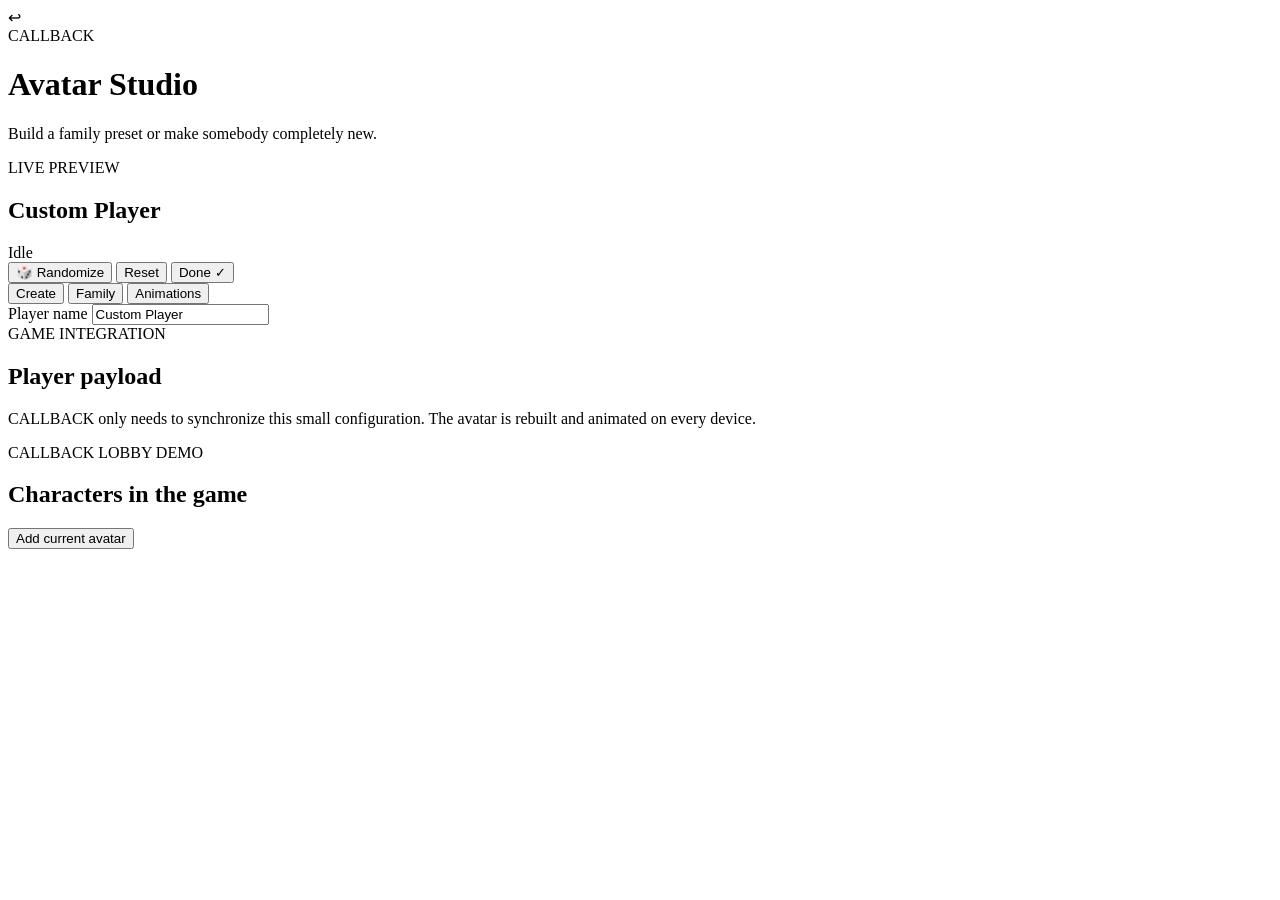
==== index.html @ 031ff063 "Add CALLBACK avatar studio shell" ====
<!doctype html>
<html lang="en">
<head>
  <meta charset="utf-8" />
  <meta name="viewport" content="width=device-width, initial-scale=1" />
  <meta name="theme-color" content="#101a42" />
  <title>CALLBACK Avatar Studio</title>
  <link rel="stylesheet" href="styles.css" />
</head>
<body>
  <main class="app-shell">
    <header class="topbar">
      <div class="brand-lockup" aria-label="Callback Avatar Studio">
        <div class="brand-mark" aria-hidden="true">↩</div>
        <div>
          <div class="eyebrow">CALLBACK</div>
          <h1>Avatar Studio</h1>
        </div>
      </div>
      <p class="tagline">Build a family preset or make somebody completely new.</p>
    </header>

    <section class="studio-grid" aria-label="Avatar creator">
      <section class="preview-panel">
        <div class="preview-header">
          <div>
            <span class="eyebrow">LIVE PREVIEW</span>
            <h2 id="avatarName">Custom Player</h2>
          </div>
          <span class="status-pill" id="statusPill">Idle</span>
        </div>

        <div class="avatar-stage" id="avatarStage" aria-live="polite"></div>

        <div class="preview-actions">
          <button class="button secondary" id="randomizeBtn" type="button">🎲 Randomize</button>
          <button class="button ghost" id="resetBtn" type="button">Reset</button>
          <button class="button primary" id="doneBtn" type="button">Done ✓</button>
        </div>

        <div class="saved-banner" id="savedBanner" role="status" aria-live="polite" hidden>
          Avatar saved to the player payload.
        </div>
      </section>

      <section class="controls-panel">
        <div class="mode-tabs" role="tablist" aria-label="Avatar studio sections">
          <button class="tab active" role="tab" aria-selected="true" aria-controls="createPanel" id="createTab" type="button">Create</button>
          <button class="tab" role="tab" aria-selected="false" aria-controls="familyPanel" id="familyTab" type="button">Family</button>
          <button class="tab" role="tab" aria-selected="false" aria-controls="animationPanel" id="animationTab" type="button">Animations</button>
        </div>

        <div class="tab-panel" id="createPanel" role="tabpanel" aria-labelledby="createTab">
          <label class="field-label" for="playerName">Player name</label>
          <input class="name-input" id="playerName" maxlength="18" value="Custom Player" autocomplete="off" />

          <div class="editor-sections" id="editorSections"></div>
        </div>

        <div class="tab-panel" id="familyPanel" role="tabpanel" aria-labelledby="familyTab" hidden>
          <div class="section-intro">
            <span class="eyebrow">FAMILY PRESETS</span>
            <p>Tap a person to load their recognizable CALLBACK version. Every preset can still be edited.</p>
          </div>
          <div class="preset-grid" id="presetGrid"></div>
        </div>

        <div class="tab-panel" id="animationPanel" role="tabpanel" aria-labelledby="animationTab" hidden>
          <div class="section-intro">
            <span class="eyebrow">ANIMATION LAB</span>
            <p>These animations use the same skeleton for every family preset and every custom avatar.</p>
          </div>
          <div class="animation-grid" id="animationGrid"></div>
        </div>
      </section>
    </section>

    <section class="integration-card" aria-labelledby="integrationTitle">
      <div class="integration-copy">
        <span class="eyebrow">GAME INTEGRATION</span>
        <h2 id="integrationTitle">Player payload</h2>
        <p>CALLBACK only needs to synchronize this small configuration. The avatar is rebuilt and animated on every device.</p>
      </div>
      <pre class="payload" id="payloadPreview" tabindex="0"></pre>
    </section>

    <section class="lobby-demo" aria-labelledby="lobbyTitle">
      <div class="lobby-heading">
        <div>
          <span class="eyebrow">CALLBACK LOBBY DEMO</span>
          <h2 id="lobbyTitle">Characters in the game</h2>
        </div>
        <button class="button secondary compact" id="addToLobbyBtn" type="button">Add current avatar</button>
      </div>
      <div class="lobby-grid" id="lobbyGrid"></div>
    </section>
  </main>

  <script src="app.js"></script>
</body>
</html>
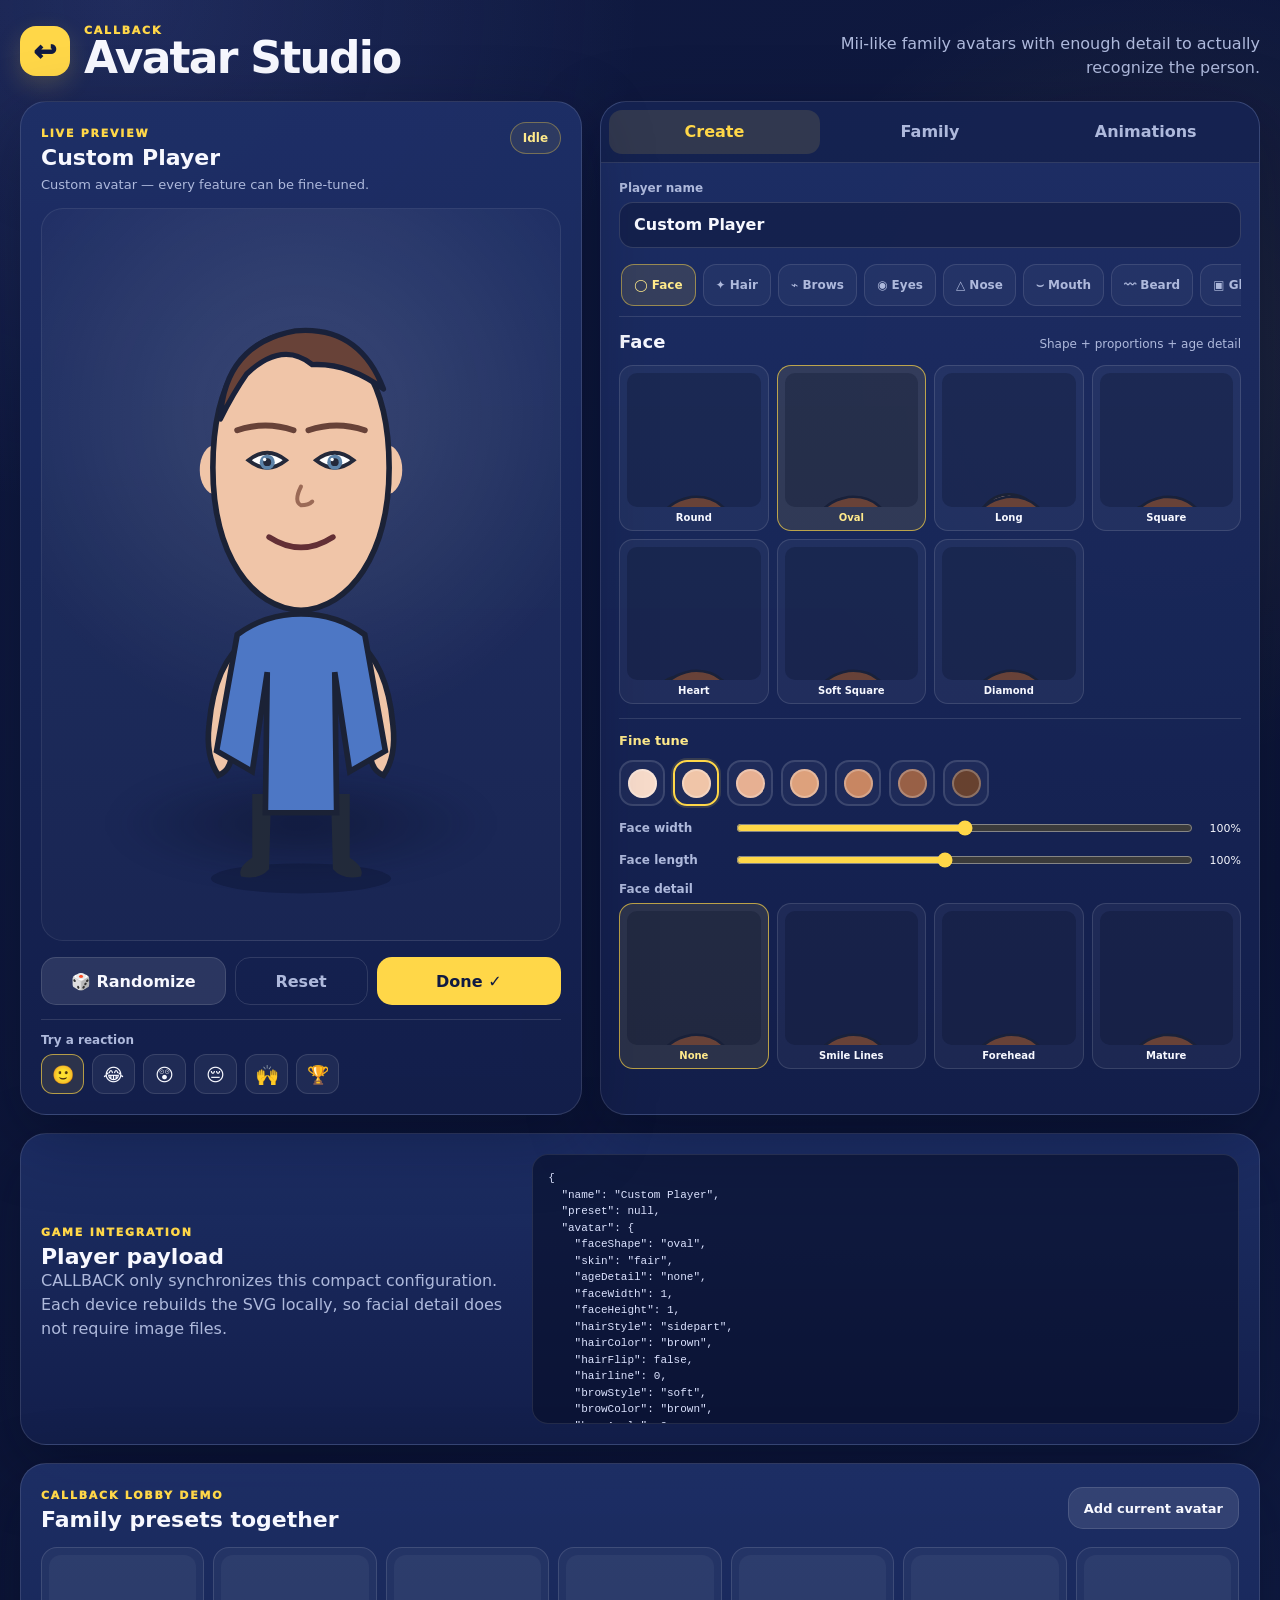
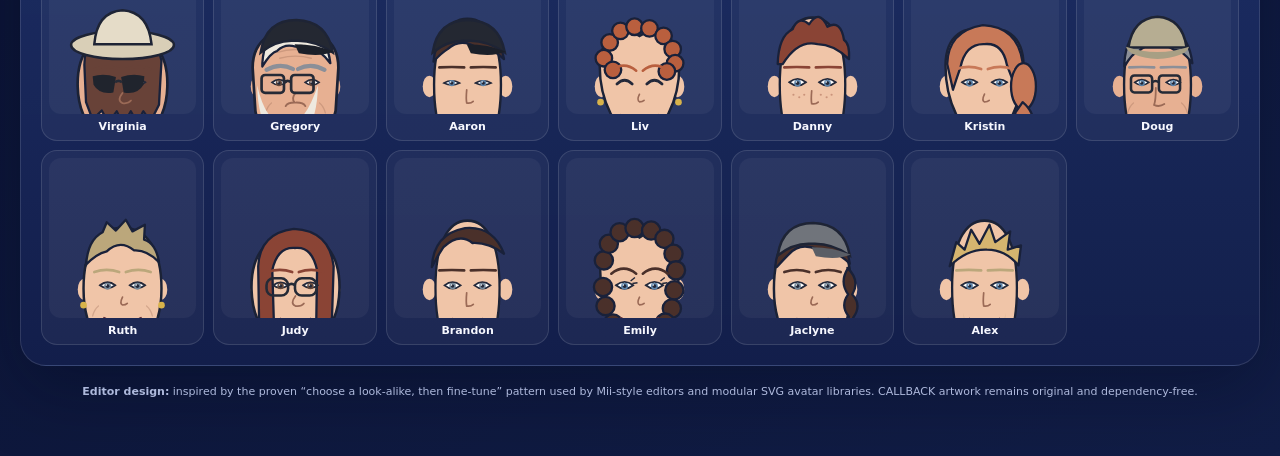
==== commit ef308a13: "Upgrade Avatar Studio UI to fine-tune family look-alikes" ====
--- a/index.html
+++ b/index.html
@@ -5,19 +5,19 @@
   <meta name="viewport" content="width=device-width, initial-scale=1" />
   <meta name="theme-color" content="#101a42" />
   <title>CALLBACK Avatar Studio</title>
-  <link rel="stylesheet" href="styles.css" />
+  <link rel="stylesheet" href="avatar-v2.css" />
 </head>
 <body>
   <main class="app-shell">
     <header class="topbar">
-      <div class="brand-lockup" aria-label="Callback Avatar Studio">
+      <div class="brand-lockup" aria-label="CALLBACK Avatar Studio">
         <div class="brand-mark" aria-hidden="true">↩</div>
         <div>
           <div class="eyebrow">CALLBACK</div>
           <h1>Avatar Studio</h1>
         </div>
       </div>
-      <p class="tagline">Build a family preset or make somebody completely new.</p>
+      <p class="tagline">Mii-like family avatars with enough detail to actually recognize the person.</p>
     </header>
 
     <section class="studio-grid" aria-label="Avatar creator">
@@ -26,6 +26,7 @@
           <div>
             <span class="eyebrow">LIVE PREVIEW</span>
             <h2 id="avatarName">Custom Player</h2>
+            <p class="preset-note" id="presetNote">Start from scratch or choose a family look-alike.</p>
           </div>
           <span class="status-pill" id="statusPill">Idle</span>
         </div>
@@ -38,8 +39,13 @@
           <button class="button primary" id="doneBtn" type="button">Done ✓</button>
         </div>
 
+        <div class="quick-expression" aria-label="Quick reactions">
+          <span>Try a reaction</span>
+          <div class="reaction-row" id="quickReactions"></div>
+        </div>
+
         <div class="saved-banner" id="savedBanner" role="status" aria-live="polite" hidden>
-          Avatar saved to the player payload.
+          Avatar saved on this device and serialized for CALLBACK.
         </div>
       </section>
 
@@ -53,14 +59,14 @@
         <div class="tab-panel" id="createPanel" role="tabpanel" aria-labelledby="createTab">
           <label class="field-label" for="playerName">Player name</label>
           <input class="name-input" id="playerName" maxlength="18" value="Custom Player" autocomplete="off" />
-
-          <div class="editor-sections" id="editorSections"></div>
+          <div class="feature-nav" id="featureNav" aria-label="Avatar feature categories"></div>
+          <div class="editor-workspace" id="editorWorkspace"></div>
         </div>
 
         <div class="tab-panel" id="familyPanel" role="tabpanel" aria-labelledby="familyTab" hidden>
           <div class="section-intro">
-            <span class="eyebrow">FAMILY PRESETS</span>
-            <p>Tap a person to load their recognizable CALLBACK version. Every preset can still be edited.</p>
+            <span class="eyebrow">CHOOSE A LOOK-ALIKE</span>
+            <p>These 13 presets are tuned from the family photos you supplied. Tap one, then fine-tune anything you want in Create.</p>
           </div>
           <div class="preset-grid" id="presetGrid"></div>
         </div>
@@ -68,7 +74,7 @@
         <div class="tab-panel" id="animationPanel" role="tabpanel" aria-labelledby="animationTab" hidden>
           <div class="section-intro">
             <span class="eyebrow">ANIMATION LAB</span>
-            <p>These animations use the same skeleton for every family preset and every custom avatar.</p>
+            <p>The body is a lightweight SVG puppet. The same animation vocabulary works for every preset and custom avatar.</p>
           </div>
           <div class="animation-grid" id="animationGrid"></div>
         </div>
@@ -79,7 +85,7 @@
       <div class="integration-copy">
         <span class="eyebrow">GAME INTEGRATION</span>
         <h2 id="integrationTitle">Player payload</h2>
-        <p>CALLBACK only needs to synchronize this small configuration. The avatar is rebuilt and animated on every device.</p>
+        <p>CALLBACK only synchronizes this compact configuration. Each device rebuilds the SVG locally, so facial detail does not require image files.</p>
       </div>
       <pre class="payload" id="payloadPreview" tabindex="0"></pre>
     </section>
@@ -88,14 +94,20 @@
       <div class="lobby-heading">
         <div>
           <span class="eyebrow">CALLBACK LOBBY DEMO</span>
-          <h2 id="lobbyTitle">Characters in the game</h2>
+          <h2 id="lobbyTitle">Family presets together</h2>
         </div>
         <button class="button secondary compact" id="addToLobbyBtn" type="button">Add current avatar</button>
       </div>
       <div class="lobby-grid" id="lobbyGrid"></div>
     </section>
+
+    <footer class="research-note">
+      <strong>Editor design:</strong> inspired by the proven “choose a look-alike, then fine-tune” pattern used by Mii-style editors and modular SVG avatar libraries. CALLBACK artwork remains original and dependency-free.
+    </footer>
   </main>
 
-  <script src="app.js"></script>
+  <script src="avatar-data.js"></script>
+  <script src="avatar-render.js"></script>
+  <script src="avatar-editor.js"></script>
 </body>
 </html>
--- a/avatar-v2.css
+++ b/avatar-v2.css
@@ -0,0 +1 @@
+:root{--navy:#101a42;--navy2:#172454;--ink:#f7f8ff;--muted:#aeb9dc;--yellow:#ffd748;--yellow2:#ffea8b;--line:rgba(255,255,255,.12);font-family:Inter,ui-rounded,"Avenir Next",system-ui,-apple-system,"Segoe UI",sans-serif;color-scheme:dark}*{box-sizing:border-box}html{background:var(--navy)}body{margin:0;min-width:320px;color:var(--ink);background:radial-gradient(circle at 10% 0,rgba(98,117,205,.2),transparent 32rem),radial-gradient(circle at 90% 18%,rgba(255,215,72,.08),transparent 25rem),linear-gradient(150deg,#101a42,#0c1537 58%,#111d46)}button,input{font:inherit}button{cursor:pointer;-webkit-tap-highlight-color:transparent}button:focus-visible,input:focus-visible{outline:3px solid var(--yellow);outline-offset:3px}.app-shell{width:min(1240px,calc(100% - 24px));margin:auto;padding:24px 0 56px}.topbar{display:flex;justify-content:space-between;gap:24px;align-items:end;margin-bottom:22px}.brand-lockup{display:flex;align-items:center;gap:14px}.brand-mark{width:50px;height:50px;border-radius:16px;background:var(--yellow);color:var(--navy);display:grid;place-items:center;font-weight:1000;font-size:28px;box-shadow:0 9px 24px rgba(255,215,72,.18)}.eyebrow{color:var(--yellow);font-size:11px;font-weight:950;letter-spacing:.16em}h1,h2,h3,h4,p{margin-top:0}h1{margin-bottom:0;font-size:clamp(28px,5vw,44px);line-height:.95;letter-spacing:-.04em}h2{margin:4px 0 0;font-size:22px}.tagline{color:var(--muted);max-width:470px;margin:0;text-align:right;line-height:1.45}.studio-grid{display:grid;grid-template-columns:minmax(330px,.92fr) minmax(470px,1.08fr);gap:18px}.preview-panel,.controls-panel,.integration-card,.lobby-demo{background:linear-gradient(180deg,rgba(30,47,103,.95),rgba(19,31,75,.97));border:1px solid var(--line);border-radius:26px;box-shadow:0 22px 70px rgba(3,8,28,.34)}.preview-panel{padding:20px;align-self:start;position:sticky;top:12px}.preview-header{display:flex;justify-content:space-between;gap:16px;align-items:start}.preset-note{color:var(--muted);font-size:13px;margin:6px 0 0;max-width:330px;line-height:1.4}.status-pill{padding:8px 12px;border:1px solid rgba(255,215,72,.35);background:rgba(255,215,72,.08);border-radius:999px;color:var(--yellow2);font-weight:850;font-size:12px;white-space:nowrap}.avatar-stage{min-height:470px;margin:14px 0 16px;display:grid;place-items:center;border-radius:22px;overflow:hidden;position:relative;background:radial-gradient(circle at 50% 28%,rgba(255,255,255,.12),transparent 20rem),rgba(255,255,255,.025);border:1px solid rgba(255,255,255,.08)}.avatar-stage:before{content:"";position:absolute;left:12%;right:12%;bottom:8%;height:16%;background:radial-gradient(ellipse,rgba(3,7,25,.38),transparent 68%);filter:blur(10px)}.avatar-svg{width:min(96%,450px);height:auto;overflow:visible;position:relative;z-index:1}.preview-actions{display:grid;grid-template-columns:1fr .72fr 1fr;gap:9px}.button{min-height:48px;border-radius:15px;border:0;padding:0 15px;font-weight:900}.button:active{transform:scale(.98)}.button.primary{background:var(--yellow);color:var(--navy)}.button.secondary{background:rgba(255,255,255,.1);color:var(--ink);border:1px solid var(--line)}.button.ghost{background:transparent;color:var(--muted);border:1px solid var(--line)}.button.compact{min-height:42px;font-size:13px}.quick-expression{margin-top:14px;padding-top:13px;border-top:1px solid var(--line)}.quick-expression>span,.field-label{display:block;color:var(--muted);font-weight:800;font-size:12px;margin-bottom:7px}.reaction-row,.toggle-row,.color-grid{display:flex;flex-wrap:wrap;gap:8px}.reaction-btn{min-width:43px;min-height:40px;border-radius:12px;border:1px solid var(--line);background:rgba(255,255,255,.055);color:var(--ink);font-size:18px}.reaction-btn.active,.toggle-chip.active{border-color:rgba(255,215,72,.65);background:rgba(255,215,72,.11);color:var(--yellow2)}.saved-banner{margin-top:11px;border-radius:14px;background:rgba(67,205,147,.12);color:#a9f5d2;padding:11px 14px;font-size:13px;border:1px solid rgba(67,205,147,.24)}.controls-panel{overflow:hidden;min-width:0}.mode-tabs{display:grid;grid-template-columns:repeat(3,1fr);gap:5px;padding:8px;background:rgba(8,15,45,.36);border-bottom:1px solid var(--line)}.tab{border:0;background:transparent;color:var(--muted);min-height:44px;border-radius:13px;font-weight:900}.tab.active{background:rgba(255,215,72,.12);color:var(--yellow)}.tab-panel{padding:18px}.name-input{width:100%;min-height:46px;border:1px solid rgba(255,255,255,.14);background:rgba(7,13,39,.32);color:var(--ink);border-radius:14px;padding:0 14px;font-size:16px;font-weight:800;margin-bottom:14px}.feature-nav{display:flex;gap:7px;overflow-x:auto;padding:2px 2px 10px;scrollbar-width:thin}.feature-tab{flex:0 0 auto;min-height:42px;padding:0 12px;border-radius:13px;border:1px solid rgba(255,255,255,.11);background:rgba(255,255,255,.04);color:var(--muted);font-size:12px;font-weight:900}.feature-tab.active{background:rgba(255,215,72,.12);border-color:rgba(255,215,72,.5);color:var(--yellow2)}.editor-workspace{border-top:1px solid var(--line);padding-top:14px}.editor-title{display:flex;justify-content:space-between;gap:12px;align-items:baseline;margin-bottom:12px}.editor-title h3{margin:0;font-size:18px}.editor-title span,.helper-text,.section-intro p{color:var(--muted);font-size:12px;line-height:1.45}.option-grid{display:grid;grid-template-columns:repeat(4,minmax(0,1fr));gap:8px}.option-card{min-width:0;border:1px solid var(--line);background:rgba(255,255,255,.045);color:var(--ink);border-radius:14px;padding:7px;text-align:center}.option-card.active,.preset-card.active{border-color:rgba(255,215,72,.68);background:rgba(255,215,72,.105);color:var(--yellow2)}.option-thumb{aspect-ratio:1;border-radius:10px;display:grid;place-items:center;overflow:hidden;background:rgba(5,12,38,.26);margin-bottom:5px}.option-thumb .avatar-svg{width:165%;max-width:none;transform:translateY(18%)}.option-label{display:block;font-size:10px;font-weight:850;white-space:nowrap;overflow:hidden;text-overflow:ellipsis}.color-chip{width:46px;height:46px;border-radius:14px;border:2px solid rgba(255,255,255,.13);background:rgba(255,255,255,.04);display:grid;place-items:center}.color-chip.active{border-color:var(--yellow);box-shadow:0 0 0 2px rgba(255,215,72,.14)}.swatch{width:29px;height:29px;border-radius:50%;box-shadow:inset 0 0 0 2px rgba(255,255,255,.25)}.tune-panel{margin-top:14px;padding-top:14px;border-top:1px solid var(--line);display:grid;gap:12px}.tune-panel h4{margin:0;font-size:13px;color:var(--yellow2)}.slider-row{display:grid;grid-template-columns:105px 1fr 40px;gap:10px;align-items:center}.slider-row label{color:var(--muted);font-size:12px;font-weight:800}.slider-row input{width:100%;accent-color:var(--yellow)}.slider-value{font-variant-numeric:tabular-nums;font-size:11px;text-align:right}.toggle-chip{min-height:42px;padding:0 12px;border-radius:12px;border:1px solid var(--line);background:rgba(255,255,255,.05);color:var(--ink);font-size:12px;font-weight:850}.preset-grid{display:grid;grid-template-columns:repeat(3,1fr);gap:9px}.preset-card{min-width:0;border:1px solid var(--line);background:rgba(255,255,255,.045);border-radius:17px;padding:9px;color:var(--ink);text-align:center}.preset-mini{aspect-ratio:1/1.05;display:grid;place-items:center;overflow:hidden;border-radius:13px;background:rgba(255,255,255,.05);margin-bottom:7px}.preset-mini .avatar-svg{width:126%;transform:translateY(4%)}.preset-card strong{display:block;font-size:12px}.preset-card small{display:block;color:var(--muted);font-size:9px;line-height:1.25;margin-top:3px;min-height:22px}.animation-grid{display:grid;grid-template-columns:repeat(3,1fr);gap:9px}.animation-btn{min-height:48px;border-radius:14px;background:rgba(255,255,255,.055);color:var(--ink);border:1px solid var(--line);font-weight:800}.animation-btn.active{color:var(--yellow);border-color:rgba(255,215,72,.6);background:rgba(255,215,72,.1)}.integration-card,.lobby-demo{margin-top:18px;padding:20px}.integration-card{display:grid;grid-template-columns:minmax(220px,.8fr) minmax(330px,1.2fr);gap:20px;align-items:center}.integration-copy p{color:var(--muted);line-height:1.5}.payload{margin:0;max-height:270px;overflow:auto;background:rgba(5,11,34,.52);border:1px solid rgba(255,255,255,.1);border-radius:16px;padding:15px;color:#dce3ff;font-size:11px;line-height:1.5;white-space:pre-wrap;word-break:break-word}.lobby-heading{display:flex;justify-content:space-between;gap:14px;align-items:center;margin-bottom:15px}.lobby-grid{display:grid;grid-template-columns:repeat(7,1fr);gap:9px}.lobby-card{border:1px solid var(--line);background:rgba(255,255,255,.045);border-radius:16px;padding:7px;text-align:center;overflow:hidden}.lobby-avatar{aspect-ratio:1/1.08;display:grid;place-items:center;border-radius:12px;background:rgba(255,255,255,.045);overflow:hidden}.lobby-avatar .avatar-svg{width:135%;transform:translateY(5%)}.lobby-name{font-weight:900;margin-top:6px;font-size:11px;white-space:nowrap;overflow:hidden;text-overflow:ellipsis}.research-note{color:var(--muted);font-size:11px;line-height:1.5;margin:18px 2px 0;text-align:center}.avatar-svg .puppet{transform-box:fill-box;transform-origin:center bottom;animation:idle 2.7s ease-in-out infinite}.avatar-svg .head-group{transform-box:fill-box;transform-origin:center 80%}.avatar-svg .arm-left,.avatar-svg .arm-right{transform-box:fill-box;transform-origin:50% 10%}.avatar-svg .eyes-group{transform-box:fill-box;transform-origin:center}.avatar-svg .hair-detail,.avatar-svg .beard-detail,.avatar-svg .glasses-detail,.avatar-svg .hat-detail{transform-box:fill-box;transform-origin:center}@keyframes idle{50%{transform:translateY(-4px) rotate(.35deg)}}@keyframes blink{48%,52%{transform:scaleY(.07)}}.avatar-svg.is-blinking .eyes-group{animation:blink .22s linear}.anim-look-left .head-group{transform:rotate(-6deg) translateX(-4px)}.anim-look-right .head-group{transform:rotate(6deg) translateX(4px)}.anim-wave .arm-right{animation:wave .7s ease-in-out 2}@keyframes wave{35%{transform:rotate(-98deg)}65%{transform:rotate(-72deg)}}.anim-think .head-group{transform:rotate(-8deg) translateY(2px)}.anim-think .arm-right{transform:rotate(-72deg)}.anim-laugh .puppet{animation:laugh .16s ease-in-out infinite alternate}@keyframes laugh{to{transform:translateY(-7px) rotate(1.2deg)}}.anim-shock .head-group{animation:shock .35s cubic-bezier(.2,.9,.3,1.4) 2 alternate}.anim-shock .arm-left{transform:rotate(65deg)}.anim-shock .arm-right{transform:rotate(-65deg)}@keyframes shock{to{transform:translateY(-14px) scale(1.045)}}.anim-sad .head-group{transform:rotate(6deg) translateY(7px)}.anim-cheer .arm-left{transform:rotate(118deg)}.anim-cheer .arm-right{transform:rotate(-118deg)}.anim-point .arm-right{transform:rotate(-88deg)}.anim-dance .puppet{animation:dance .55s ease-in-out infinite alternate}@keyframes dance{to{transform:translateX(8px) rotate(4deg) translateY(-4px)}}.anim-victory .puppet{animation:victory .8s ease-in-out infinite}.anim-victory .arm-left{transform:rotate(125deg)}.anim-victory .arm-right{transform:rotate(-125deg)}@keyframes victory{50%{transform:translateY(-21px) scale(1.03)}}.personality-curls .hair-detail{animation:curls 1.8s ease-in-out infinite}@keyframes curls{50%{transform:scaleY(1.035) translateY(-1px)}}.personality-beard .beard-detail{animation:beard 3.1s ease-in-out infinite}@keyframes beard{50%{transform:rotate(1.4deg)}}.personality-glasses .glasses-detail{animation:glasses 4s ease-in-out infinite}@keyframes glasses{50%{transform:translateY(-1.5px)}}.personality-hat .hat-detail{animation:hat 3.6s ease-in-out infinite}@keyframes hat{50%{transform:rotate(-1.5deg) translateY(-1px)}}@media(max-width:920px){.studio-grid{grid-template-columns:1fr}.preview-panel{position:static}.avatar-stage{min-height:390px}.integration-card{grid-template-columns:1fr}.lobby-grid{grid-template-columns:repeat(4,1fr)}}@media(max-width:620px){.app-shell{width:calc(100% - 14px);padding-top:12px}.tagline{display:none}.preview-panel,.tab-panel,.integration-card,.lobby-demo{padding:14px}.avatar-stage{min-height:350px}.preview-actions{grid-template-columns:1fr 1fr}.preview-actions .primary{grid-column:1/-1}.option-grid{grid-template-columns:repeat(3,minmax(0,1fr))}.preset-grid,.animation-grid{grid-template-columns:repeat(2,1fr)}.slider-row{grid-template-columns:88px 1fr 34px;gap:7px}.lobby-grid{grid-template-columns:repeat(3,1fr)}.lobby-heading{align-items:flex-start;flex-direction:column}}@media(prefers-reduced-motion:reduce){*,*:before,*:after{animation-duration:.001ms!important;animation-iteration-count:1!important}}
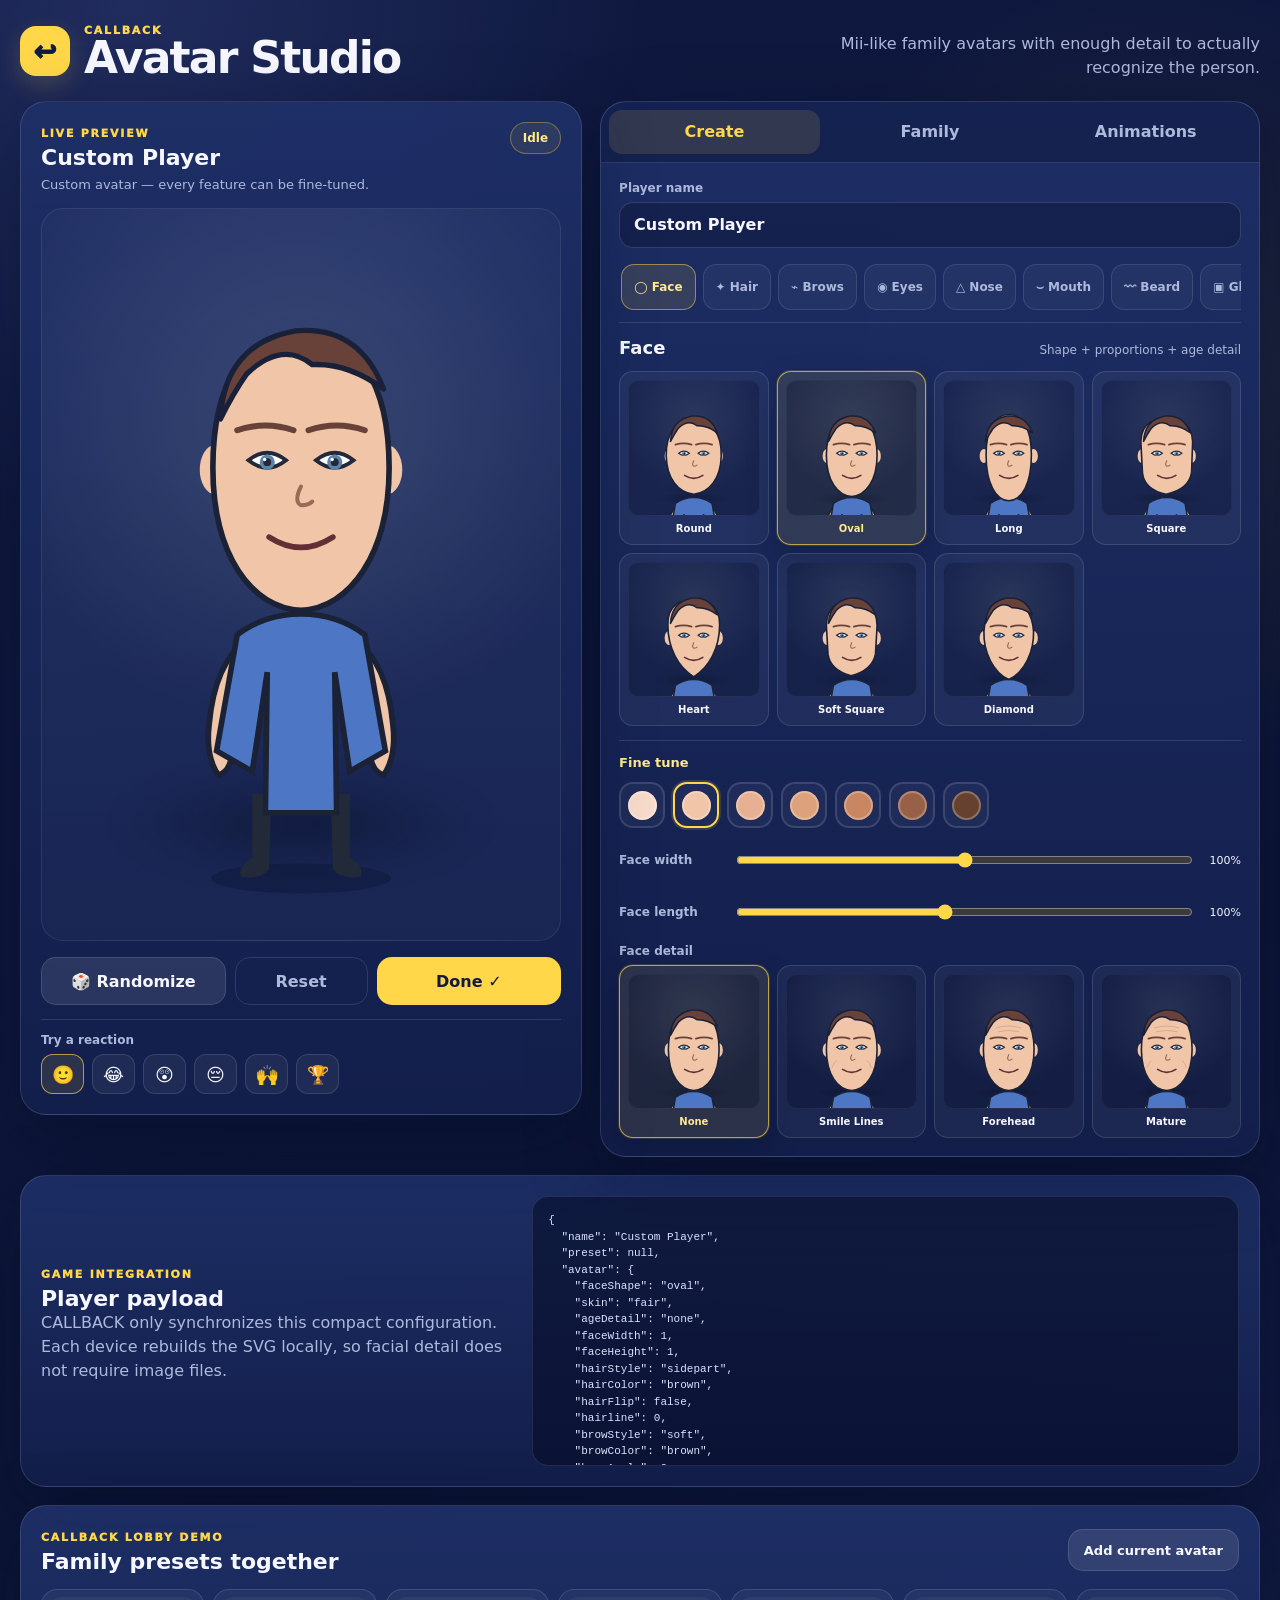
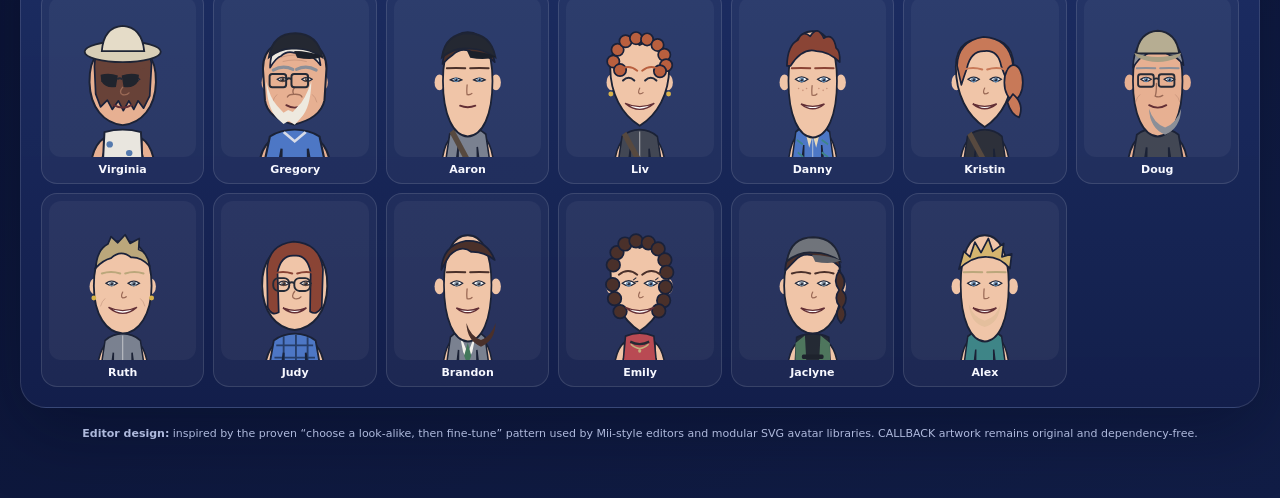
==== commit e2919161: "Add responsive live-edit preview and polish layer" ====
--- a/index.html
+++ b/index.html
@@ -2,10 +2,11 @@
 <html lang="en">
 <head>
   <meta charset="utf-8" />
-  <meta name="viewport" content="width=device-width, initial-scale=1" />
+  <meta name="viewport" content="width=device-width, initial-scale=1, viewport-fit=cover" />
   <meta name="theme-color" content="#101a42" />
   <title>CALLBACK Avatar Studio</title>
   <link rel="stylesheet" href="avatar-v2.css" />
+  <link rel="stylesheet" href="avatar-polish.css" />
 </head>
 <body>
   <main class="app-shell">
@@ -59,6 +60,16 @@
         <div class="tab-panel" id="createPanel" role="tabpanel" aria-labelledby="createTab">
           <label class="field-label" for="playerName">Player name</label>
           <input class="name-input" id="playerName" maxlength="18" value="Custom Player" autocomplete="off" />
+
+          <div class="edit-preview-dock" aria-label="Live avatar preview while editing">
+            <div class="edit-preview-avatar" id="editPreviewAvatar" aria-hidden="true"></div>
+            <div class="edit-preview-copy">
+              <span class="edit-preview-kicker">LIVE PREVIEW</span>
+              <div class="edit-preview-title"><span>Editing</span><strong id="editPreviewFeature">Face</strong></div>
+              <p class="edit-preview-hint" id="editPreviewHint">Shape, skin tone and proportions</p>
+            </div>
+          </div>
+
           <div class="feature-nav" id="featureNav" aria-label="Avatar feature categories"></div>
           <div class="editor-workspace" id="editorWorkspace"></div>
         </div>
@@ -109,5 +120,6 @@
   <script src="avatar-data.js"></script>
   <script src="avatar-render.js"></script>
   <script src="avatar-editor.js"></script>
+  <script src="avatar-polish.js"></script>
 </body>
 </html>
--- a/avatar-polish.css
+++ b/avatar-polish.css
@@ -0,0 +1,241 @@
+/* CALLBACK Avatar Studio polish layer
+   Loaded after avatar-v2.css so these rules safely refine the existing editor. */
+
+:root {
+  --polish-card: rgba(255,255,255,.055);
+  --polish-card-strong: rgba(8,15,45,.36);
+  --polish-glow: 0 0 0 1px rgba(255,215,72,.14), 0 14px 32px rgba(2,7,27,.22);
+}
+
+@media (min-width: 921px) {
+  .preview-panel { top: 18px; }
+}
+
+.option-thumb {
+  aspect-ratio: 1 / 1.03;
+  min-height: 94px;
+  overflow: hidden;
+  position: relative;
+  background:
+    radial-gradient(circle at 50% 28%, rgba(255,255,255,.08), transparent 64%),
+    rgba(5,12,38,.30);
+  border: 1px solid rgba(255,255,255,.045);
+}
+.option-thumb::after {
+  content: "";
+  position: absolute;
+  left: 18%; right: 18%; bottom: 7%;
+  height: 10%;
+  border-radius: 50%;
+  background: radial-gradient(ellipse, rgba(3,7,25,.28), transparent 70%);
+  pointer-events: none;
+}
+.option-thumb .avatar-svg {
+  width: 100% !important;
+  max-width: 100% !important;
+  height: auto !important;
+  transform: none !important;
+  position: relative;
+  z-index: 1;
+}
+
+.preset-mini .avatar-svg,
+.lobby-avatar .avatar-svg {
+  width: 100% !important;
+  max-width: 100% !important;
+  transform: none !important;
+}
+
+.option-card {
+  position: relative;
+  min-height: 0;
+  padding: 8px;
+  transition: transform .14s ease, border-color .14s ease, background .14s ease, box-shadow .14s ease;
+}
+.option-card:hover {
+  background: rgba(255,255,255,.07);
+  border-color: rgba(255,255,255,.2);
+}
+.option-card.active { box-shadow: var(--polish-glow); }
+.option-card:active { transform: scale(.985); }
+.option-label { padding: 2px 2px 1px; line-height: 1.2; }
+
+.feature-nav {
+  scroll-snap-type: x proximity;
+  scroll-padding-inline: 4px 28px;
+  overscroll-behavior-inline: contain;
+  -webkit-overflow-scrolling: touch;
+  padding-bottom: 12px;
+}
+.feature-tab {
+  scroll-snap-align: start;
+  min-height: 46px;
+  transition: border-color .14s ease, background .14s ease, color .14s ease, transform .14s ease;
+}
+.feature-tab:active { transform: scale(.98); }
+
+.slider-row input[type="range"] {
+  min-height: 36px;
+  touch-action: pan-x;
+}
+.color-chip,
+.toggle-chip,
+.option-card,
+.feature-tab,
+.animation-btn,
+.preset-card,
+.reaction-btn,
+.button { touch-action: manipulation; }
+.color-chip { transition: transform .13s ease, border-color .13s ease, box-shadow .13s ease; }
+.color-chip:active { transform: scale(.94); }
+
+.edit-preview-dock { display: none; }
+
+@media (max-width: 920px) {
+  .controls-panel { overflow: visible; }
+  .mode-tabs {
+    position: sticky;
+    top: max(0px, env(safe-area-inset-top));
+    z-index: 40;
+    border: 1px solid rgba(255,255,255,.09);
+    border-radius: 17px 17px 0 0;
+    background: rgba(13,23,61,.92);
+    -webkit-backdrop-filter: blur(14px);
+    backdrop-filter: blur(14px);
+  }
+  .tab-panel { overflow: visible; }
+  .edit-preview-dock {
+    display: grid;
+    grid-template-columns: 92px minmax(0,1fr);
+    align-items: center;
+    gap: 12px;
+    position: sticky;
+    top: calc(max(0px, env(safe-area-inset-top)) + 60px);
+    z-index: 34;
+    margin: -2px -2px 14px;
+    padding: 10px 12px;
+    border: 1px solid rgba(255,255,255,.12);
+    border-radius: 18px;
+    background: linear-gradient(135deg, rgba(22,36,84,.96), rgba(13,24,66,.96));
+    box-shadow: 0 12px 30px rgba(3,8,28,.28);
+    -webkit-backdrop-filter: blur(14px);
+    backdrop-filter: blur(14px);
+  }
+  .edit-preview-avatar {
+    width: 92px;
+    height: 92px;
+    display: grid;
+    place-items: center;
+    overflow: hidden;
+    border-radius: 15px;
+    background:
+      radial-gradient(circle at 50% 25%, rgba(255,255,255,.11), transparent 68%),
+      rgba(5,12,38,.32);
+    border: 1px solid rgba(255,255,255,.08);
+  }
+  .edit-preview-avatar .avatar-svg {
+    width: 96% !important;
+    max-width: none !important;
+    height: auto !important;
+    transform: none !important;
+  }
+  .edit-preview-copy { min-width: 0; }
+  .edit-preview-kicker {
+    display: block;
+    color: var(--yellow);
+    font-size: 10px;
+    font-weight: 950;
+    letter-spacing: .13em;
+    margin-bottom: 3px;
+  }
+  .edit-preview-title {
+    display: flex;
+    gap: 6px;
+    align-items: baseline;
+    min-width: 0;
+    font-size: 15px;
+  }
+  .edit-preview-title span { color: var(--muted); font-weight: 750; }
+  .edit-preview-title strong {
+    color: var(--ink);
+    overflow: hidden;
+    text-overflow: ellipsis;
+    white-space: nowrap;
+  }
+  .edit-preview-hint {
+    color: var(--muted);
+    font-size: 11px;
+    line-height: 1.35;
+    margin: 4px 0 0;
+  }
+  .feature-nav {
+    margin-inline: -2px;
+    padding-right: 28px;
+  }
+}
+
+@media (max-width: 620px) {
+  .app-shell { width: calc(100% - 10px); }
+  .tab-panel { padding: 14px 12px 16px; }
+  .name-input {
+    min-height: 54px;
+    font-size: 17px;
+    margin-bottom: 12px;
+  }
+  .feature-tab {
+    min-height: 48px;
+    padding-inline: 14px;
+    font-size: 12px;
+  }
+  .editor-title {
+    align-items: flex-start;
+    margin-bottom: 10px;
+  }
+  .editor-title h3 { font-size: 20px; }
+  .editor-title span {
+    max-width: 56%;
+    text-align: right;
+    line-height: 1.3;
+  }
+  .option-grid {
+    grid-template-columns: repeat(3, minmax(0,1fr));
+    gap: 9px;
+  }
+  .option-card {
+    border-radius: 16px;
+    padding: 7px;
+  }
+  .option-thumb {
+    min-height: 0;
+    border-radius: 12px;
+    margin-bottom: 6px;
+  }
+  .option-label {
+    font-size: 11px;
+    min-height: 26px;
+    display: grid;
+    place-items: center;
+    white-space: normal;
+    overflow: visible;
+    text-overflow: clip;
+  }
+  .tune-panel { gap: 14px; }
+  .slider-row {
+    grid-template-columns: 80px minmax(0,1fr) 42px;
+    gap: 8px;
+  }
+  .slider-row label { font-size: 12px; }
+  .slider-value { font-size: 11px; }
+  .color-chip {
+    width: 48px;
+    height: 48px;
+  }
+  .toggle-chip { min-height: 46px; }
+}
+
+@media (max-width: 390px) {
+  .edit-preview-dock { grid-template-columns: 78px minmax(0,1fr); }
+  .edit-preview-avatar { width: 78px; height: 78px; }
+  .option-grid { gap: 7px; }
+  .option-card { padding: 6px; }
+}
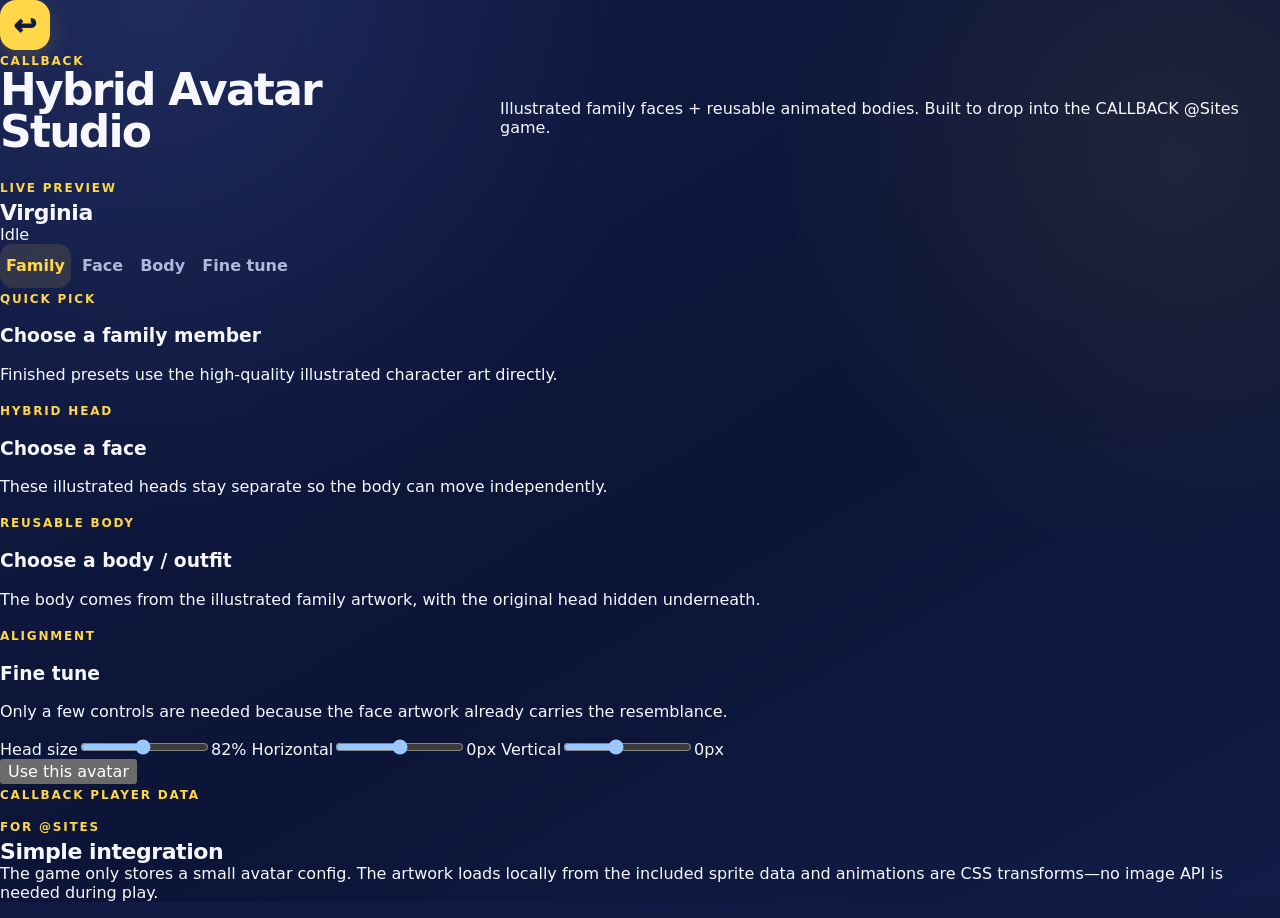
==== commit 745de544: "Replace old avatar editor page with hybrid studio" ====
--- a/index.html
+++ b/index.html
@@ -1,125 +1,84 @@
 <!doctype html>
 <html lang="en">
 <head>
-  <meta charset="utf-8" />
-  <meta name="viewport" content="width=device-width, initial-scale=1, viewport-fit=cover" />
-  <meta name="theme-color" content="#101a42" />
-  <title>CALLBACK Avatar Studio</title>
-  <link rel="stylesheet" href="avatar-v2.css" />
-  <link rel="stylesheet" href="avatar-polish.css" />
+  <meta charset="utf-8">
+  <meta name="viewport" content="width=device-width,initial-scale=1,viewport-fit=cover">
+  <meta name="theme-color" content="#101a42">
+  <title>CALLBACK Hybrid Avatar Studio</title>
+  <link rel="stylesheet" href="styles.css">
 </head>
 <body>
-  <main class="app-shell">
-    <header class="topbar">
-      <div class="brand-lockup" aria-label="CALLBACK Avatar Studio">
-        <div class="brand-mark" aria-hidden="true">↩</div>
-        <div>
-          <div class="eyebrow">CALLBACK</div>
-          <h1>Avatar Studio</h1>
-        </div>
+<main class="shell">
+  <header class="topbar">
+    <div class="brand"><span class="brand-mark">↩</span><div><span class="eyebrow">CALLBACK</span><h1>Hybrid Avatar Studio</h1></div></div>
+    <p>Illustrated family faces + reusable animated bodies. Built to drop into the CALLBACK @Sites game.</p>
+  </header>
+
+  <section class="studio">
+    <aside class="preview-card">
+      <div class="preview-title"><div><span class="eyebrow">LIVE PREVIEW</span><h2 id="avatarName">Virginia</h2></div><span class="status" id="animStatus">Idle</span></div>
+      <div class="stage theme-cream" id="stage" aria-live="polite">
+        <div class="sprite-cell body-layer" id="bodyLayer" aria-hidden="true"></div>
+        <div class="head-window" id="headWindow"><div class="head-sprite" id="headLayer" aria-hidden="true"></div></div>
+        <div class="sprite-cell full-layer" id="fullLayer" aria-hidden="true"></div>
       </div>
-      <p class="tagline">Mii-like family avatars with enough detail to actually recognize the person.</p>
-    </header>
+      <div class="reactions" id="reactions"></div>
+    </aside>
 
-    <section class="studio-grid" aria-label="Avatar creator">
-      <section class="preview-panel">
-        <div class="preview-header">
-          <div>
-            <span class="eyebrow">LIVE PREVIEW</span>
-            <h2 id="avatarName">Custom Player</h2>
-            <p class="preset-note" id="presetNote">Start from scratch or choose a family look-alike.</p>
-          </div>
-          <span class="status-pill" id="statusPill">Idle</span>
-        </div>
+    <section class="editor-card">
+      <nav class="tabs" aria-label="Avatar editor sections">
+        <button class="tab active" data-tab="family">Family</button>
+        <button class="tab" data-tab="face">Face</button>
+        <button class="tab" data-tab="body">Body</button>
+        <button class="tab" data-tab="fine">Fine tune</button>
+      </nav>
 
-        <div class="avatar-stage" id="avatarStage" aria-live="polite"></div>
-
-        <div class="preview-actions">
-          <button class="button secondary" id="randomizeBtn" type="button">🎲 Randomize</button>
-          <button class="button ghost" id="resetBtn" type="button">Reset</button>
-          <button class="button primary" id="doneBtn" type="button">Done ✓</button>
-        </div>
-
-        <div class="quick-expression" aria-label="Quick reactions">
-          <span>Try a reaction</span>
-          <div class="reaction-row" id="quickReactions"></div>
-        </div>
-
-        <div class="saved-banner" id="savedBanner" role="status" aria-live="polite" hidden>
-          Avatar saved on this device and serialized for CALLBACK.
-        </div>
+      <section class="panel active" data-panel="family">
+        <div class="section-title"><div><span class="eyebrow">QUICK PICK</span><h3>Choose a family member</h3></div><p>Finished presets use the high-quality illustrated character art directly.</p></div>
+        <div class="grid family-grid" id="familyGrid"></div>
       </section>
 
-      <section class="controls-panel">
-        <div class="mode-tabs" role="tablist" aria-label="Avatar studio sections">
-          <button class="tab active" role="tab" aria-selected="true" aria-controls="createPanel" id="createTab" type="button">Create</button>
-          <button class="tab" role="tab" aria-selected="false" aria-controls="familyPanel" id="familyTab" type="button">Family</button>
-          <button class="tab" role="tab" aria-selected="false" aria-controls="animationPanel" id="animationTab" type="button">Animations</button>
+      <section class="panel" data-panel="face">
+        <div class="section-title"><div><span class="eyebrow">HYBRID HEAD</span><h3>Choose a face</h3></div><p>These illustrated heads stay separate so the body can move independently.</p></div>
+        <div class="grid head-grid" id="headGrid"></div>
+      </section>
+
+      <section class="panel" data-panel="body">
+        <div class="section-title"><div><span class="eyebrow">REUSABLE BODY</span><h3>Choose a body / outfit</h3></div><p>The body comes from the illustrated family artwork, with the original head hidden underneath.</p></div>
+        <div class="grid body-grid" id="bodyGrid"></div>
+      </section>
+
+      <section class="panel" data-panel="fine">
+        <div class="section-title"><div><span class="eyebrow">ALIGNMENT</span><h3>Fine tune</h3></div><p>Only a few controls are needed because the face artwork already carries the resemblance.</p></div>
+        <div class="sliders">
+          <label><span>Head size</span><input id="headSize" type="range" min="60" max="105" value="82"><output id="headSizeOut">82%</output></label>
+          <label><span>Horizontal</span><input id="headX" type="range" min="-45" max="45" value="0"><output id="headXOut">0px</output></label>
+          <label><span>Vertical</span><input id="headY" type="range" min="-40" max="60" value="0"><output id="headYOut">0px</output></label>
         </div>
-
-        <div class="tab-panel" id="createPanel" role="tabpanel" aria-labelledby="createTab">
-          <label class="field-label" for="playerName">Player name</label>
-          <input class="name-input" id="playerName" maxlength="18" value="Custom Player" autocomplete="off" />
-
-          <div class="edit-preview-dock" aria-label="Live avatar preview while editing">
-            <div class="edit-preview-avatar" id="editPreviewAvatar" aria-hidden="true"></div>
-            <div class="edit-preview-copy">
-              <span class="edit-preview-kicker">LIVE PREVIEW</span>
-              <div class="edit-preview-title"><span>Editing</span><strong id="editPreviewFeature">Face</strong></div>
-              <p class="edit-preview-hint" id="editPreviewHint">Shape, skin tone and proportions</p>
-            </div>
-          </div>
-
-          <div class="feature-nav" id="featureNav" aria-label="Avatar feature categories"></div>
-          <div class="editor-workspace" id="editorWorkspace"></div>
-        </div>
-
-        <div class="tab-panel" id="familyPanel" role="tabpanel" aria-labelledby="familyTab" hidden>
-          <div class="section-intro">
-            <span class="eyebrow">CHOOSE A LOOK-ALIKE</span>
-            <p>These 13 presets are tuned from the family photos you supplied. Tap one, then fine-tune anything you want in Create.</p>
-          </div>
-          <div class="preset-grid" id="presetGrid"></div>
-        </div>
-
-        <div class="tab-panel" id="animationPanel" role="tabpanel" aria-labelledby="animationTab" hidden>
-          <div class="section-intro">
-            <span class="eyebrow">ANIMATION LAB</span>
-            <p>The body is a lightweight SVG puppet. The same animation vocabulary works for every preset and custom avatar.</p>
-          </div>
-          <div class="animation-grid" id="animationGrid"></div>
-        </div>
+        <div class="theme-row" id="themes"></div>
+        <button class="primary" id="saveBtn" type="button">Use this avatar</button>
+        <div class="payload-wrap"><span class="eyebrow">CALLBACK PLAYER DATA</span><pre id="payload"></pre></div>
       </section>
     </section>
+  </section>
 
-    <section class="integration-card" aria-labelledby="integrationTitle">
-      <div class="integration-copy">
-        <span class="eyebrow">GAME INTEGRATION</span>
-        <h2 id="integrationTitle">Player payload</h2>
-        <p>CALLBACK only synchronizes this compact configuration. Each device rebuilds the SVG locally, so facial detail does not require image files.</p>
-      </div>
-      <pre class="payload" id="payloadPreview" tabindex="0"></pre>
-    </section>
-
-    <section class="lobby-demo" aria-labelledby="lobbyTitle">
-      <div class="lobby-heading">
-        <div>
-          <span class="eyebrow">CALLBACK LOBBY DEMO</span>
-          <h2 id="lobbyTitle">Family presets together</h2>
-        </div>
-        <button class="button secondary compact" id="addToLobbyBtn" type="button">Add current avatar</button>
-      </div>
-      <div class="lobby-grid" id="lobbyGrid"></div>
-    </section>
-
-    <footer class="research-note">
-      <strong>Editor design:</strong> inspired by the proven “choose a look-alike, then fine-tune” pattern used by Mii-style editors and modular SVG avatar libraries. CALLBACK artwork remains original and dependency-free.
-    </footer>
-  </main>
-
-  <script src="avatar-data.js"></script>
-  <script src="avatar-render.js"></script>
-  <script src="avatar-editor.js"></script>
-  <script src="avatar-polish.js"></script>
+  <section class="integration-note">
+    <div><span class="eyebrow">FOR @SITES</span><h2>Simple integration</h2></div>
+    <p>The game only stores a small avatar config. The artwork loads locally from the included sprite data and animations are CSS transforms—no image API is needed during play.</p>
+  </section>
+</main>
+  <script src="assets/family-data-01.js"></script>
+  <script src="assets/family-data-02.js"></script>
+  <script src="assets/family-data-03.js"></script>
+  <script src="assets/family-data-04.js"></script>
+  <script src="assets/family-data-05.js"></script>
+  <script src="assets/family-data-06.js"></script>
+  <script src="assets/head-data-01.js"></script>
+  <script src="assets/head-data-02.js"></script>
+  <script src="assets/head-data-03.js"></script>
+  <script src="assets/head-data-04.js"></script>
+  <script src="assets/head-data-05.js"></script>
+  <script src="avatar-assets.js"></script>
+  <script src="app.js"></script>
 </body>
 </html>
--- a/styles.css
+++ b/styles.css
@@ -0,0 +1,342 @@
+:root {
+  --navy: #101a42;
+  --navy-2: #162454;
+  --navy-3: #22356f;
+  --ink: #f7f8ff;
+  --muted: #aeb9dc;
+  --yellow: #ffd748;
+  --yellow-2: #ffea8b;
+  --panel: rgba(25, 39, 89, 0.88);
+  --panel-2: rgba(16, 26, 66, 0.94);
+  --line: rgba(255,255,255,0.12);
+  --shadow: 0 22px 70px rgba(3, 8, 28, 0.34);
+  --radius: 26px;
+  font-family: Inter, ui-rounded, "Avenir Next", system-ui, -apple-system, BlinkMacSystemFont, "Segoe UI", sans-serif;
+  color-scheme: dark;
+}
+
+* { box-sizing: border-box; }
+html { background: var(--navy); }
+body {
+  margin: 0;
+  min-width: 320px;
+  min-height: 100%;
+  color: var(--ink);
+  background:
+    radial-gradient(circle at 12% 0%, rgba(94, 113, 204, .20), transparent 32rem),
+    radial-gradient(circle at 92% 18%, rgba(255, 215, 72, .08), transparent 25rem),
+    linear-gradient(150deg, #101a42 0%, #0c1537 58%, #111d46 100%);
+}
+
+button, input { font: inherit; }
+button { -webkit-tap-highlight-color: transparent; }
+button:focus-visible, input:focus-visible {
+  outline: 3px solid var(--yellow);
+  outline-offset: 3px;
+}
+
+.app-shell {
+  width: min(1180px, calc(100% - 28px));
+  margin: 0 auto;
+  padding: 28px 0 58px;
+}
+
+.topbar {
+  display: flex;
+  justify-content: space-between;
+  gap: 24px;
+  align-items: end;
+  margin-bottom: 24px;
+}
+.brand-lockup { display: flex; align-items: center; gap: 14px; }
+.brand-mark {
+  width: 50px;
+  height: 50px;
+  border-radius: 16px;
+  background: var(--yellow);
+  color: var(--navy);
+  display: grid;
+  place-items: center;
+  font-weight: 1000;
+  font-size: 28px;
+  box-shadow: 0 9px 24px rgba(255, 215, 72, .18);
+}
+.eyebrow {
+  display: inline-block;
+  color: var(--yellow);
+  font-size: 12px;
+  font-weight: 900;
+  letter-spacing: .15em;
+}
+h1, h2, p { margin-top: 0; }
+h1 { margin-bottom: 0; font-size: clamp(28px, 5vw, 44px); line-height: .95; letter-spacing: -.04em; }
+h2 { margin: 4px 0 0; font-size: 22px; letter-spacing: -.02em; }
+.tagline { color: var(--muted); max-width: 420px; margin: 0; text-align: right; }
+
+.studio-grid {
+  display: grid;
+  grid-template-columns: minmax(310px, .9fr) minmax(420px, 1.1fr);
+  gap: 20px;
+}
+.preview-panel, .controls-panel, .integration-card, .lobby-demo {
+  background: linear-gradient(180deg, rgba(30, 47, 103, .94), rgba(19, 31, 75, .96));
+  border: 1px solid var(--line);
+  border-radius: var(--radius);
+  box-shadow: var(--shadow);
+}
+.preview-panel { padding: 22px; min-width: 0; }
+.preview-header { display: flex; justify-content: space-between; gap: 16px; align-items: start; }
+.status-pill {
+  padding: 8px 12px;
+  border: 1px solid rgba(255, 215, 72, .35);
+  background: rgba(255, 215, 72, .08);
+  border-radius: 999px;
+  color: var(--yellow-2);
+  font-weight: 800;
+  font-size: 13px;
+}
+
+.avatar-stage {
+  min-height: 450px;
+  margin: 16px 0 18px;
+  display: grid;
+  place-items: center;
+  border-radius: 22px;
+  overflow: hidden;
+  position: relative;
+  background:
+    radial-gradient(circle at 50% 32%, rgba(255,255,255,.12), transparent 21rem),
+    linear-gradient(180deg, rgba(255,255,255,.035), rgba(0,0,0,.04));
+  border: 1px solid rgba(255,255,255,.08);
+}
+.avatar-stage::before {
+  content: "";
+  position: absolute;
+  inset: auto 11% 8% 11%;
+  height: 16%;
+  background: radial-gradient(ellipse, rgba(3,7,25,.35), transparent 68%);
+  filter: blur(10px);
+}
+.avatar-svg { width: min(95%, 430px); height: auto; overflow: visible; position: relative; z-index: 1; }
+
+.preview-actions { display: grid; grid-template-columns: 1fr .7fr 1fr; gap: 10px; }
+.button {
+  min-height: 48px;
+  border-radius: 15px;
+  border: 0;
+  padding: 0 16px;
+  font-weight: 900;
+  cursor: pointer;
+  transition: transform .15s ease, filter .15s ease, background .15s ease;
+}
+.button:active { transform: scale(.98); }
+.button.primary { background: var(--yellow); color: var(--navy); }
+.button.secondary { background: rgba(255,255,255,.10); color: var(--ink); border: 1px solid rgba(255,255,255,.12); }
+.button.ghost { background: transparent; color: var(--muted); border: 1px solid rgba(255,255,255,.12); }
+.button.compact { min-height: 42px; font-size: 14px; }
+.saved-banner { margin-top: 12px; border-radius: 14px; background: rgba(67, 205, 147, .12); color: #a9f5d2; padding: 11px 14px; font-size: 14px; border: 1px solid rgba(67,205,147,.24); }
+
+.controls-panel { overflow: hidden; min-width: 0; }
+.mode-tabs {
+  display: grid;
+  grid-template-columns: repeat(3, 1fr);
+  gap: 5px;
+  padding: 8px;
+  background: rgba(8, 15, 45, .36);
+  border-bottom: 1px solid var(--line);
+}
+.tab {
+  border: 0;
+  background: transparent;
+  color: var(--muted);
+  min-height: 44px;
+  border-radius: 13px;
+  cursor: pointer;
+  font-weight: 900;
+}
+.tab.active { background: rgba(255, 215, 72, .12); color: var(--yellow); }
+.tab-panel { padding: 20px; }
+.field-label { display: block; color: var(--muted); font-size: 13px; font-weight: 800; margin-bottom: 7px; }
+.name-input {
+  width: 100%;
+  min-height: 48px;
+  border: 1px solid rgba(255,255,255,.14);
+  background: rgba(7, 13, 39, .32);
+  color: var(--ink);
+  border-radius: 14px;
+  padding: 0 14px;
+  font-size: 16px;
+  font-weight: 800;
+  margin-bottom: 20px;
+}
+.editor-sections { display: grid; gap: 17px; }
+.option-section { border-top: 1px solid var(--line); padding-top: 15px; }
+.option-section:first-child { border-top: 0; padding-top: 0; }
+.option-heading { display: flex; justify-content: space-between; align-items: baseline; gap: 8px; margin-bottom: 9px; }
+.option-heading strong { font-size: 14px; }
+.option-value { color: var(--muted); font-size: 12px; text-transform: capitalize; }
+.option-row {
+  display: flex;
+  gap: 8px;
+  overflow-x: auto;
+  padding: 2px 2px 7px;
+  scrollbar-width: thin;
+  scrollbar-color: rgba(255,255,255,.18) transparent;
+}
+.option-chip {
+  flex: 0 0 auto;
+  min-width: 48px;
+  min-height: 44px;
+  padding: 0 12px;
+  border-radius: 13px;
+  border: 1px solid rgba(255,255,255,.13);
+  background: rgba(255,255,255,.05);
+  color: var(--ink);
+  cursor: pointer;
+  font-weight: 750;
+  font-size: 13px;
+}
+.option-chip.active { border-color: rgba(255, 215, 72, .72); background: rgba(255,215,72,.13); color: var(--yellow-2); }
+.swatch { width: 26px; height: 26px; border-radius: 50%; display: block; box-shadow: inset 0 0 0 2px rgba(255,255,255,.24); }
+.option-chip.swatch-chip { min-width: 46px; padding: 0; display: grid; place-items: center; }
+
+.section-intro p { color: var(--muted); margin: 8px 0 18px; line-height: 1.5; }
+.preset-grid { display: grid; grid-template-columns: repeat(3, 1fr); gap: 10px; }
+.preset-card {
+  min-width: 0;
+  border: 1px solid rgba(255,255,255,.12);
+  background: rgba(255,255,255,.045);
+  border-radius: 17px;
+  padding: 10px;
+  color: var(--ink);
+  cursor: pointer;
+  text-align: center;
+}
+.preset-card.active { border-color: rgba(255,215,72,.7); background: rgba(255,215,72,.1); }
+.preset-mini { aspect-ratio: 1 / 1.02; display: grid; place-items: center; overflow: hidden; border-radius: 13px; background: rgba(255,255,255,.05); margin-bottom: 8px; }
+.preset-mini .avatar-svg { width: 112%; }
+.preset-card strong { display: block; font-size: 13px; overflow: hidden; text-overflow: ellipsis; }
+.preset-card small { color: var(--muted); font-size: 10px; }
+.animation-grid { display: grid; grid-template-columns: repeat(3, 1fr); gap: 9px; }
+.animation-btn {
+  min-height: 48px;
+  border-radius: 14px;
+  background: rgba(255,255,255,.055);
+  color: var(--ink);
+  border: 1px solid rgba(255,255,255,.12);
+  font-weight: 800;
+  cursor: pointer;
+}
+.animation-btn.active { color: var(--yellow); border-color: rgba(255,215,72,.6); background: rgba(255,215,72,.1); }
+
+.integration-card, .lobby-demo { margin-top: 20px; padding: 22px; }
+.integration-card { display: grid; grid-template-columns: minmax(220px, .85fr) minmax(330px, 1.15fr); gap: 22px; align-items: center; }
+.integration-copy p, .lobby-heading p { color: var(--muted); margin: 9px 0 0; line-height: 1.5; }
+.payload {
+  margin: 0;
+  max-height: 260px;
+  overflow: auto;
+  background: rgba(5, 11, 34, .52);
+  border: 1px solid rgba(255,255,255,.1);
+  border-radius: 16px;
+  padding: 16px;
+  color: #dce3ff;
+  font-size: 12px;
+  line-height: 1.55;
+  white-space: pre-wrap;
+  word-break: break-word;
+}
+.lobby-heading { display: flex; justify-content: space-between; gap: 15px; align-items: center; margin-bottom: 17px; }
+.lobby-grid { display: grid; grid-template-columns: repeat(4, 1fr); gap: 12px; }
+.lobby-card { border: 1px solid rgba(255,255,255,.11); background: rgba(255,255,255,.045); border-radius: 18px; padding: 9px; text-align: center; overflow: hidden; }
+.lobby-avatar { aspect-ratio: 1 / 1.05; display: grid; place-items: center; border-radius: 14px; background: rgba(255,255,255,.045); overflow: hidden; }
+.lobby-avatar .avatar-svg { width: 112%; }
+.lobby-name { font-weight: 900; margin-top: 8px; font-size: 14px; white-space: nowrap; overflow: hidden; text-overflow: ellipsis; }
+
+.avatar-svg .puppet { transform-box: fill-box; transform-origin: center bottom; animation: callback-idle 2.5s ease-in-out infinite; }
+.avatar-svg .head-group { transform-box: fill-box; transform-origin: center 78%; }
+.avatar-svg .arm-left, .avatar-svg .arm-right { transform-box: fill-box; transform-origin: 50% 10%; }
+.avatar-svg .leg-left, .avatar-svg .leg-right { transform-box: fill-box; transform-origin: 50% 8%; }
+.avatar-svg .eyes-group { transform-box: fill-box; transform-origin: center; }
+.avatar-svg .hair-detail { transform-box: fill-box; transform-origin: center bottom; }
+.avatar-svg .beard-detail { transform-box: fill-box; transform-origin: center top; }
+.avatar-svg .glasses-detail { transform-box: fill-box; transform-origin: center; }
+.avatar-svg .accessory-detail { transform-box: fill-box; transform-origin: center; }
+
+@keyframes callback-idle { 0%,100% { transform: translateY(0) rotate(0); } 50% { transform: translateY(-5px) rotate(.4deg); } }
+@keyframes blink { 0%, 44%, 55%,100% { transform: scaleY(1); } 48%,52% { transform: scaleY(.08); } }
+.avatar-svg.is-blinking .eyes-group { animation: blink .22s linear 1; }
+.avatar-svg.anim-look-left .head-group { transform: rotate(-6deg) translateX(-4px); }
+.avatar-svg.anim-look-right .head-group { transform: rotate(6deg) translateX(4px); }
+.avatar-svg.anim-wave .arm-right { animation: wave-arm .7s ease-in-out 2; }
+@keyframes wave-arm { 0%,100% { transform: rotate(0); } 35% { transform: rotate(-100deg); } 65% { transform: rotate(-72deg); } }
+.avatar-svg.anim-think .head-group { animation: think-head 1s ease-in-out infinite alternate; }
+.avatar-svg.anim-think .arm-right { transform: rotate(-72deg) translate(-2px,-2px); }
+@keyframes think-head { to { transform: rotate(-8deg) translateY(2px); } }
+.avatar-svg.anim-laugh .puppet { animation: laugh-body .16s ease-in-out infinite alternate; }
+.avatar-svg.anim-laugh .head-group { transform: rotate(-5deg) translateY(-4px); }
+@keyframes laugh-body { to { transform: translateY(-8px) rotate(1.4deg); } }
+.avatar-svg.anim-shock .head-group { animation: shock-head .35s cubic-bezier(.2,.9,.3,1.4) 2 alternate; }
+.avatar-svg.anim-shock .arm-left { transform: rotate(68deg); }
+.avatar-svg.anim-shock .arm-right { transform: rotate(-68deg); }
+@keyframes shock-head { to { transform: translateY(-16px) scale(1.05); } }
+.avatar-svg.anim-sad .head-group { transform: translateY(8px) rotate(-4deg); }
+.avatar-svg.anim-sad .arm-left { transform: rotate(18deg); }
+.avatar-svg.anim-sad .arm-right { transform: rotate(-18deg); }
+.avatar-svg.anim-cheer .puppet { animation: cheer-jump .45s cubic-bezier(.3,.9,.2,1.4) infinite alternate; }
+.avatar-svg.anim-cheer .arm-left { transform: rotate(125deg); }
+.avatar-svg.anim-cheer .arm-right { transform: rotate(-125deg); }
+@keyframes cheer-jump { to { transform: translateY(-19px); } }
+.avatar-svg.anim-point .arm-right { transform: rotate(-88deg) translateY(-1px); }
+.avatar-svg.anim-dance .puppet { animation: dance-body .42s ease-in-out infinite alternate; }
+.avatar-svg.anim-dance .arm-left { animation: dance-l .42s ease-in-out infinite alternate; }
+.avatar-svg.anim-dance .arm-right { animation: dance-r .42s ease-in-out infinite alternate; }
+@keyframes dance-body { from { transform: rotate(-4deg) translateX(-4px); } to { transform: rotate(4deg) translateX(4px) translateY(-6px); } }
+@keyframes dance-l { from { transform: rotate(42deg); } to { transform: rotate(118deg); } }
+@keyframes dance-r { from { transform: rotate(-118deg); } to { transform: rotate(-42deg); } }
+.avatar-svg.anim-victory .puppet { animation: victory-jump .8s cubic-bezier(.25,.9,.4,1.2) infinite; }
+.avatar-svg.anim-victory .arm-left { transform: rotate(132deg); }
+.avatar-svg.anim-victory .arm-right { transform: rotate(-132deg); }
+@keyframes victory-jump { 0%,100% { transform: translateY(0) rotate(0); } 40% { transform: translateY(-30px) rotate(-4deg); } 70% { transform: translateY(-9px) rotate(4deg); } }
+
+.avatar-svg.personality-beard .beard-detail { animation: beard-bob 5s ease-in-out infinite; }
+@keyframes beard-bob { 0%,82%,100% { transform: translateY(0); } 88% { transform: translateY(2px) rotate(2deg); } 94% { transform: translateY(0) rotate(-1deg); } }
+.avatar-svg.personality-glasses .glasses-detail { animation: glasses-nudge 6s ease-in-out infinite; }
+@keyframes glasses-nudge { 0%,86%,100% { transform: translateY(0); } 91% { transform: translateY(-2px); } }
+.avatar-svg.personality-curls .hair-detail { animation: curl-bounce 3s ease-in-out infinite; }
+@keyframes curl-bounce { 0%,100% { transform: scaleY(1); } 50% { transform: scaleY(1.018) translateY(-1px); } }
+.avatar-svg.personality-hat .accessory-detail { animation: hat-tip 7s ease-in-out infinite; }
+@keyframes hat-tip { 0%,88%,100% { transform: rotate(0); } 93% { transform: rotate(-5deg) translateY(-2px); } }
+
+@media (hover:hover) and (pointer:fine) {
+  .button:hover, .option-chip:hover, .preset-card:hover, .animation-btn:hover { filter: brightness(1.08); }
+}
+
+@media (max-width: 900px) {
+  .studio-grid { grid-template-columns: 1fr; }
+  .preview-panel { order: 1; }
+  .controls-panel { order: 2; }
+  .avatar-stage { min-height: 390px; }
+  .integration-card { grid-template-columns: 1fr; }
+  .lobby-grid { grid-template-columns: repeat(3, 1fr); }
+}
+
+@media (max-width: 620px) {
+  .app-shell { width: min(100% - 18px, 1180px); padding-top: 14px; }
+  .topbar { align-items: start; }
+  .tagline { display: none; }
+  .brand-mark { width: 44px; height: 44px; border-radius: 14px; }
+  .preview-panel, .integration-card, .lobby-demo { padding: 16px; border-radius: 22px; }
+  .avatar-stage { min-height: 340px; }
+  .preview-actions { grid-template-columns: 1fr 1fr; }
+  .preview-actions .primary { grid-column: 1 / -1; }
+  .tab-panel { padding: 15px; }
+  .preset-grid { grid-template-columns: repeat(2, 1fr); }
+  .animation-grid { grid-template-columns: repeat(2, 1fr); }
+  .lobby-heading { align-items: flex-start; flex-direction: column; }
+  .lobby-grid { grid-template-columns: repeat(2, 1fr); }
+}
+
+@media (prefers-reduced-motion: reduce) {
+  *, *::before, *::after { animation-duration: .001ms !important; animation-iteration-count: 1 !important; scroll-behavior: auto !important; }
+}
